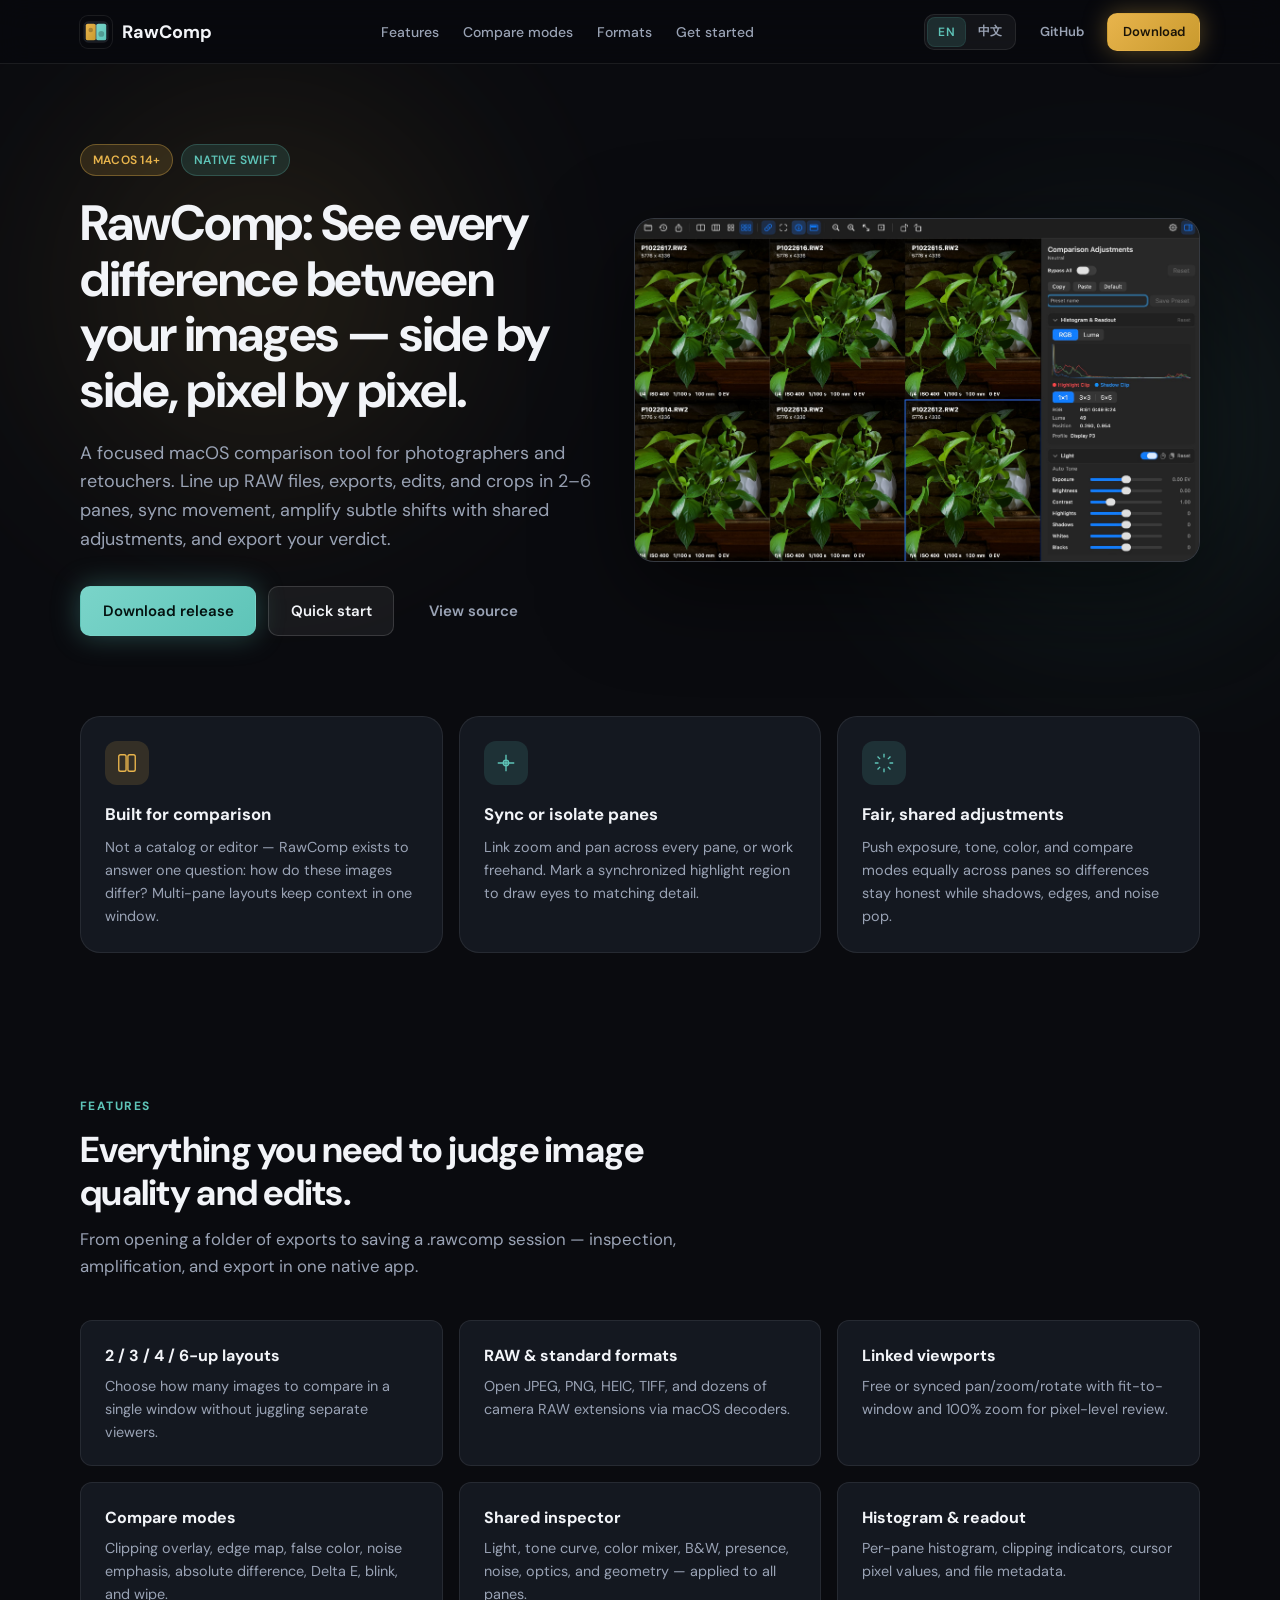
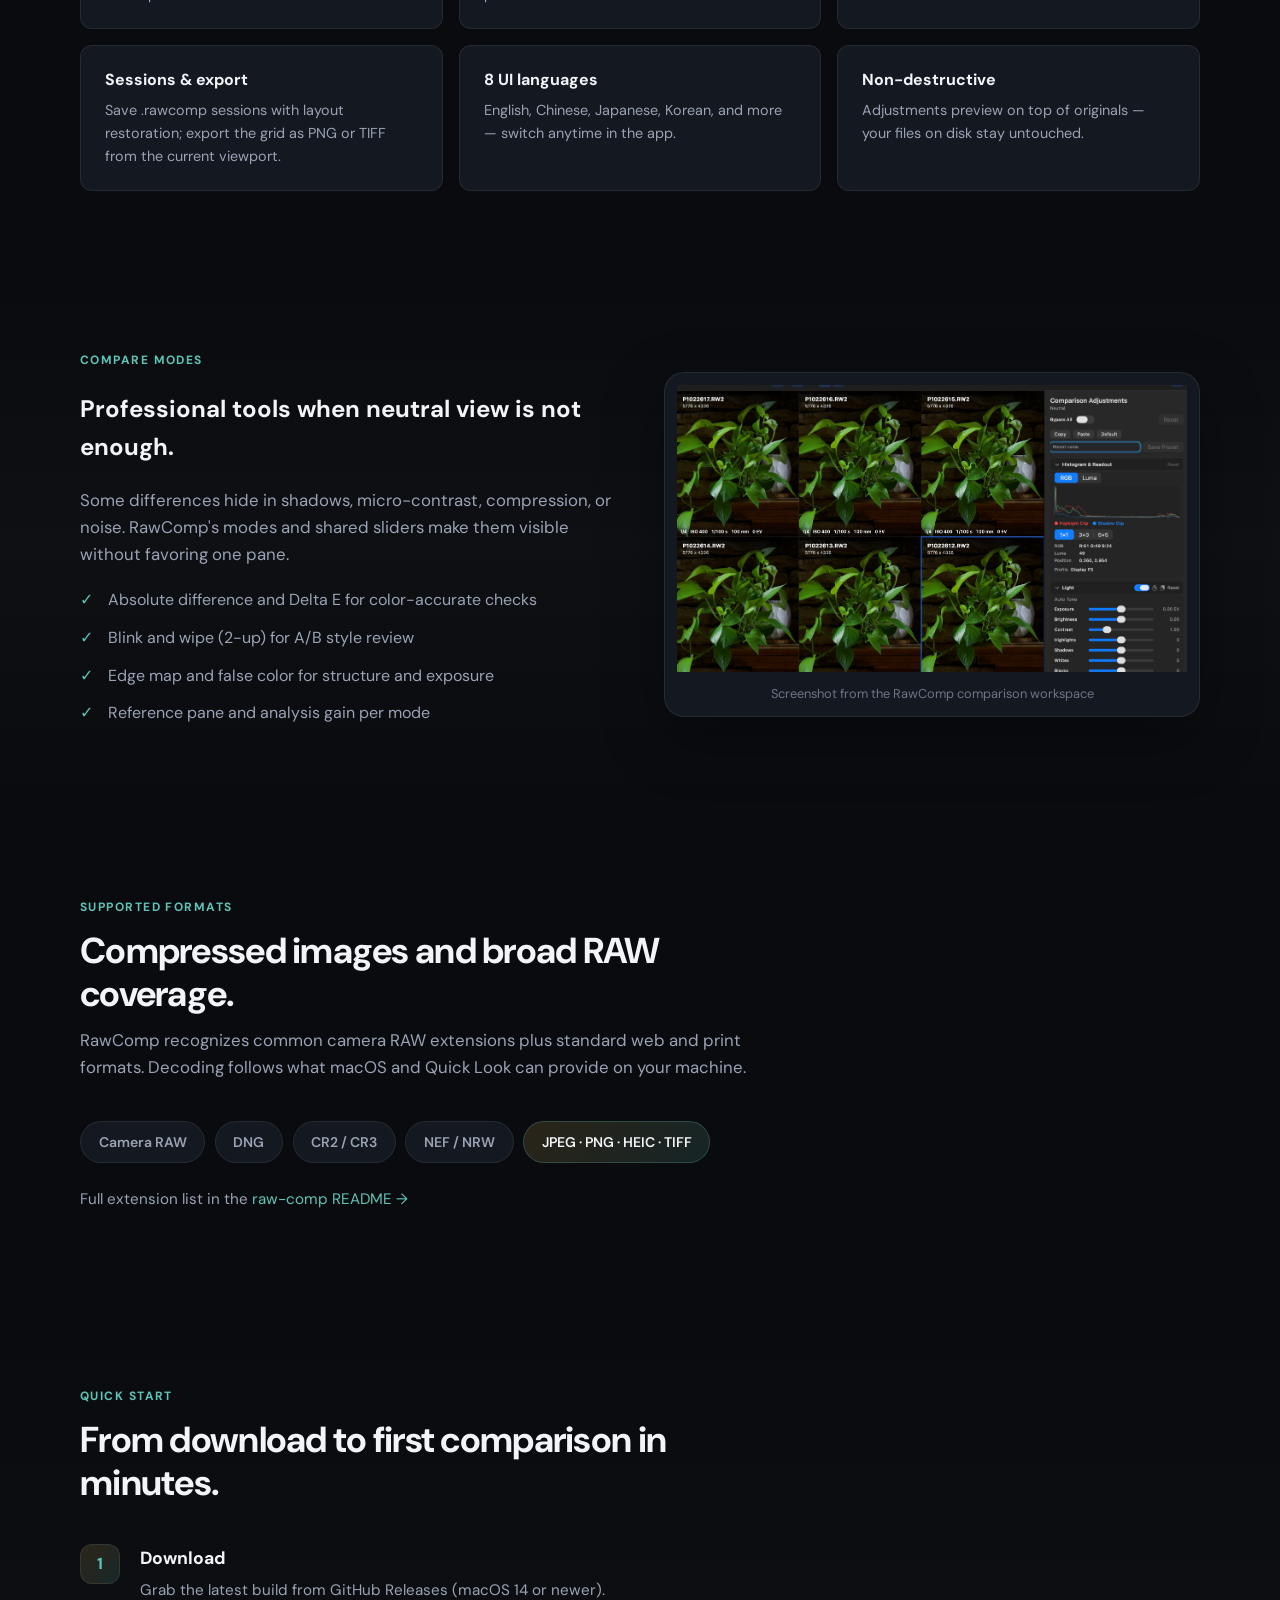
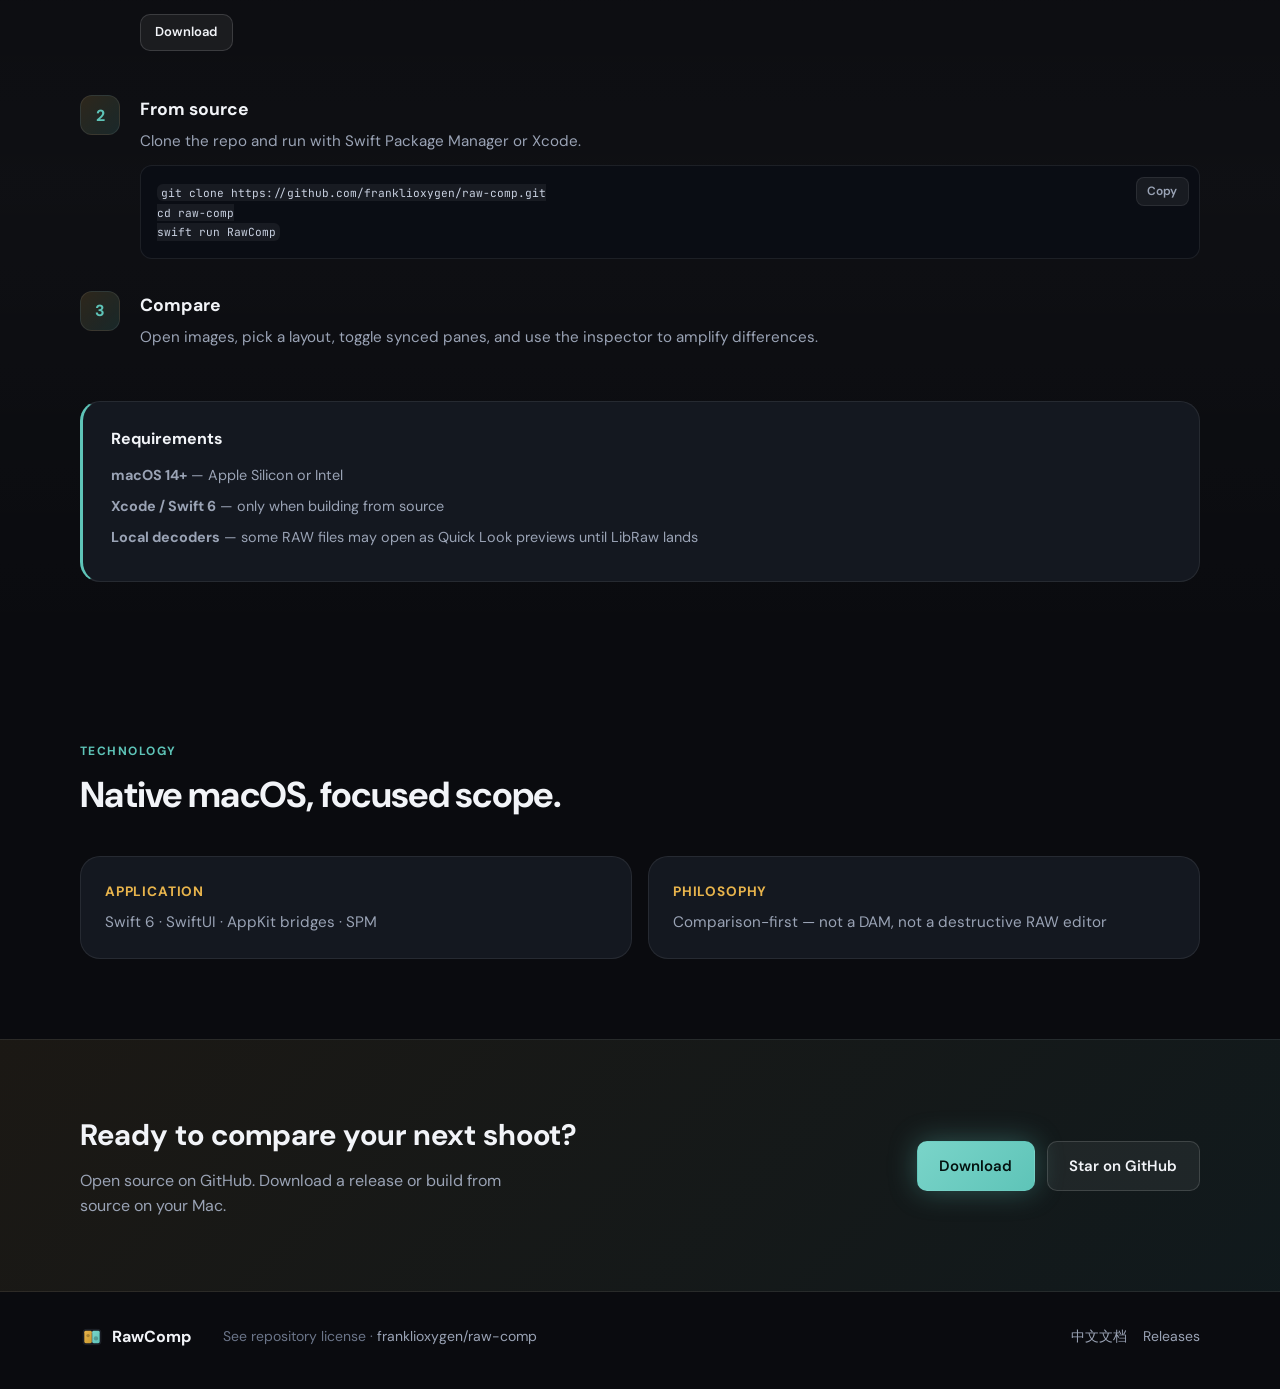
==== raw-comp/index.html @ be939800 "Add RawComp landing page at /raw-comp/" ====
<!DOCTYPE html>
<html lang="en">
<head>
  <meta charset="UTF-8" />
  <meta name="viewport" content="width=device-width, initial-scale=1" />
  <meta name="description" content="RawComp — macOS app for comparing 2–6 images side by side. RAW and standard formats, synced panes, professional compare modes, non-destructive adjustments." />
  <meta name="theme-color" content="#0a0b0f" />
  <base href="/raw-comp/" />
  <title>RawComp — macOS multi-image comparison</title>

  <link rel="icon" href="assets/favicon.svg" type="image/svg+xml" />
  <link rel="preconnect" href="https://fonts.googleapis.com" />
  <link rel="preconnect" href="https://fonts.gstatic.com" crossorigin />
  <link href="https://fonts.googleapis.com/css2?family=DM+Sans:ital,opsz,wght@0,9..40,400;0,9..40,500;0,9..40,600;0,9..40,700;1,9..40,400&family=JetBrains+Mono:wght@400;500&display=swap" rel="stylesheet" />
  <link rel="stylesheet" href="css/styles.css" />
  <script>
    try {
      var l = localStorage.getItem("rawcomp-home-lang");
      if (l === "zh") {
        document.documentElement.lang = "zh-CN";
        document.documentElement.dataset.lang = "zh";
      }
    } catch (e) {}
  </script>
</head>
<body>
  <a class="skip-link" href="#main" data-i18n="a11y.skip">Skip to content</a>

  <header class="site-header" id="top">
    <div class="container header-inner">
      <a class="brand" href="#top" data-i18n-attr="aria-label:a11y.brand">
        <img src="assets/favicon.svg" alt="" width="32" height="32" class="brand-icon" />
        <span class="brand-name">RawComp</span>
      </a>
      <nav class="nav" aria-label="Primary" data-i18n-attr="aria-label:a11y.nav">
        <a href="#features" data-i18n="nav.features">Features</a>
        <a href="#compare" data-i18n="nav.compare">Compare modes</a>
        <a href="#formats" data-i18n="nav.formats">Formats</a>
        <a href="#get-started" data-i18n="nav.getStarted">Get started</a>
      </nav>
      <div class="header-actions">
        <div class="lang-toggle" role="group" data-i18n-attr="aria-label:a11y.langSwitch">
          <button type="button" class="lang-option is-active" data-lang="en" aria-pressed="true">EN</button>
          <button type="button" class="lang-option" data-lang="zh" aria-pressed="false">中文</button>
        </div>
        <a class="btn btn-ghost btn-sm" href="https://github.com/franklioxygen/raw-comp" target="_blank" rel="noopener noreferrer" data-i18n="nav.github">GitHub</a>
        <a class="btn btn-accent btn-sm" href="https://github.com/franklioxygen/raw-comp/releases" target="_blank" rel="noopener noreferrer" data-i18n="nav.download">Download</a>
        <button type="button" class="nav-toggle" aria-expanded="false" aria-controls="mobile-nav" data-i18n-attr="aria-label:a11y.menuOpen">
          <span></span><span></span><span></span>
        </button>
      </div>
    </div>
    <div class="mobile-nav" id="mobile-nav" hidden>
      <div class="lang-toggle lang-toggle-mobile" role="group" data-i18n-attr="aria-label:a11y.langSwitch">
        <button type="button" class="lang-option is-active" data-lang="en" aria-pressed="true">EN</button>
        <button type="button" class="lang-option" data-lang="zh" aria-pressed="false">中文</button>
      </div>
      <a href="#features" data-i18n="nav.features">Features</a>
      <a href="#compare" data-i18n="nav.compare">Compare modes</a>
      <a href="#formats" data-i18n="nav.formats">Formats</a>
      <a href="#get-started" data-i18n="nav.getStarted">Get started</a>
      <a href="https://github.com/franklioxygen/raw-comp/releases" target="_blank" rel="noopener noreferrer" data-i18n="nav.download">Download</a>
    </div>
  </header>

  <main id="main">
    <section class="hero">
      <div class="hero-glow" aria-hidden="true"></div>
      <div class="hero-glow-2" aria-hidden="true"></div>
      <div class="container hero-grid">
        <div class="hero-copy reveal">
          <div class="badge-row">
            <span class="badge" data-i18n="hero.badgeMac">macOS 14+</span>
            <span class="badge badge-muted" data-i18n="hero.badgeNative">Native Swift</span>
          </div>
          <h1 data-i18n="hero.title">RawComp: See every difference between your images — side by side, pixel by pixel.</h1>
          <p class="hero-lead" data-i18n="hero.lead">
            A focused macOS comparison tool for photographers and retouchers. Line up RAW files, exports, edits, and crops in 2–6 panes, sync movement, amplify subtle shifts with shared adjustments, and export your verdict.
          </p>
          <div class="hero-cta">
            <a class="btn btn-primary btn-lg" href="https://github.com/franklioxygen/raw-comp/releases" target="_blank" rel="noopener noreferrer" data-i18n="hero.ctaDownload">Download release</a>
            <a class="btn btn-secondary btn-lg" href="#get-started" data-i18n="hero.ctaQuickStart">Quick start</a>
            <a class="btn btn-ghost btn-lg" href="https://github.com/franklioxygen/raw-comp" target="_blank" rel="noopener noreferrer" data-i18n="hero.ctaSource">View source</a>
          </div>
        </div>
        <div class="hero-visual reveal reveal-delay">
          <figure class="app-mock">
            <img
              class="app-mock__shot"
              src="assets/app-screenshot.jpg"
              alt="RawComp window showing a multi-pane image comparison layout"
              width="1193"
              height="725"
              loading="lazy"
              decoding="async"
              data-i18n-attr="alt:hero.mockAlt"
            />
          </figure>
        </div>
      </div>
    </section>

    <section class="highlights">
      <div class="container highlights-grid">
        <article class="highlight-card reveal">
          <div class="highlight-icon pink" aria-hidden="true">
            <svg viewBox="0 0 24 24" fill="none" stroke="currentColor" stroke-width="1.5"><rect x="3" y="3" width="8" height="18" rx="2"/><rect x="13" y="3" width="8" height="18" rx="2"/></svg>
          </div>
          <h3 data-i18n="highlights.h1Title">Built for comparison</h3>
          <p data-i18n="highlights.h1Body">Not a catalog or editor — RawComp exists to answer one question: how do these images differ? Multi-pane layouts keep context in one window.</p>
        </article>
        <article class="highlight-card reveal reveal-delay">
          <div class="highlight-icon" aria-hidden="true">
            <svg viewBox="0 0 24 24" fill="none" stroke="currentColor" stroke-width="1.5"><path d="M12 3v18M3 12h18"/><circle cx="12" cy="12" r="3"/></svg>
          </div>
          <h3 data-i18n="highlights.h2Title">Sync or isolate panes</h3>
          <p data-i18n="highlights.h2Body">Link zoom and pan across every pane, or work freehand. Mark a synchronized highlight region to draw eyes to matching detail.</p>
        </article>
        <article class="highlight-card reveal reveal-delay-2">
          <div class="highlight-icon" aria-hidden="true">
            <svg viewBox="0 0 24 24" fill="none" stroke="currentColor" stroke-width="1.5"><path d="M12 2v4M12 18v4M4.93 4.93l2.83 2.83M16.24 16.24l2.83 2.83M2 12h4M18 12h4M4.93 19.07l2.83-2.83M16.24 7.76l2.83-2.83"/></svg>
          </div>
          <h3 data-i18n="highlights.h3Title">Fair, shared adjustments</h3>
          <p data-i18n="highlights.h3Body">Push exposure, tone, color, and compare modes equally across panes so differences stay honest while shadows, edges, and noise pop.</p>
        </article>
      </div>
    </section>

    <section class="section" id="features">
      <div class="container">
        <header class="section-header reveal">
          <p class="eyebrow" data-i18n="features.eyebrow">Features</p>
          <h2 data-i18n="features.title">Everything you need to judge image quality and edits.</h2>
          <p class="section-lead" data-i18n="features.lead">From opening a folder of exports to saving a .rawcomp session — inspection, amplification, and export in one native app.</p>
        </header>
        <div class="feature-grid">
          <article class="feature-card reveal"><h3 data-i18n="features.f1Title">2 / 3 / 4 / 6-up layouts</h3><p data-i18n="features.f1Body">Choose how many images to compare in a single window without juggling separate viewers.</p></article>
          <article class="feature-card reveal"><h3 data-i18n="features.f2Title">RAW &amp; standard formats</h3><p data-i18n="features.f2Body">Open JPEG, PNG, HEIC, TIFF, and dozens of camera RAW extensions via macOS decoders.</p></article>
          <article class="feature-card reveal"><h3 data-i18n="features.f3Title">Linked viewports</h3><p data-i18n="features.f3Body">Free or synced pan/zoom/rotate with fit-to-window and 100% zoom for pixel-level review.</p></article>
          <article class="feature-card reveal"><h3 data-i18n="features.f4Title">Compare modes</h3><p data-i18n="features.f4Body">Clipping overlay, edge map, false color, noise emphasis, absolute difference, Delta E, blink, and wipe.</p></article>
          <article class="feature-card reveal"><h3 data-i18n="features.f5Title">Shared inspector</h3><p data-i18n="features.f5Body">Light, tone curve, color mixer, B&amp;W, presence, noise, optics, and geometry — applied to all panes.</p></article>
          <article class="feature-card reveal"><h3 data-i18n="features.f6Title">Histogram &amp; readout</h3><p data-i18n="features.f6Body">Per-pane histogram, clipping indicators, cursor pixel values, and file metadata.</p></article>
          <article class="feature-card reveal"><h3 data-i18n="features.f7Title">Sessions &amp; export</h3><p data-i18n="features.f7Body">Save .rawcomp sessions with layout restoration; export the grid as PNG or TIFF from the current viewport.</p></article>
          <article class="feature-card reveal"><h3 data-i18n="features.f8Title">8 UI languages</h3><p data-i18n="features.f8Body">English, Chinese, Japanese, Korean, and more — switch anytime in the app.</p></article>
          <article class="feature-card reveal"><h3 data-i18n="features.f9Title">Non-destructive</h3><p data-i18n="features.f9Body">Adjustments preview on top of originals — your files on disk stay untouched.</p></article>
        </div>
      </div>
    </section>

    <section class="section section-alt" id="compare">
      <div class="container split-section">
        <div class="split-copy reveal">
          <p class="eyebrow" data-i18n="compare.eyebrow">Compare modes</p>
          <h2 data-i18n="compare.title">Professional tools when neutral view is not enough.</h2>
          <p class="section-lead" data-i18n="compare.lead">Some differences hide in shadows, micro-contrast, compression, or noise. RawComp's modes and shared sliders make them visible without favoring one pane.</p>
          <ul class="check-list">
            <li data-i18n="compare.li1">Absolute difference and Delta E for color-accurate checks</li>
            <li data-i18n="compare.li2">Blink and wipe (2-up) for A/B style review</li>
            <li data-i18n="compare.li3">Edge map and false color for structure and exposure</li>
            <li data-i18n="compare.li4">Reference pane and analysis gain per mode</li>
          </ul>
        </div>
        <div class="split-visual reveal reveal-delay">
          <figure class="video-frame">
            <img src="assets/app-screenshot.jpg" alt="RawComp comparison workspace" width="640" height="390" loading="lazy" data-i18n-attr="alt:compare.caption" />
            <figcaption data-i18n="compare.caption">Screenshot from the RawComp comparison workspace</figcaption>
          </figure>
        </div>
      </div>
    </section>

    <section class="section" id="formats">
      <div class="container">
        <header class="section-header reveal">
          <p class="eyebrow" data-i18n="formats.eyebrow">Supported formats</p>
          <h2 data-i18n="formats.title">Compressed images and broad RAW coverage.</h2>
          <p class="section-lead" data-i18n="formats.lead">RawComp recognizes common camera RAW extensions plus standard web and print formats. Decoding follows what macOS and Quick Look can provide on your machine.</p>
        </header>
        <ul class="platform-chips reveal" role="list">
          <li data-i18n="formats.chipRaw">Camera RAW</li>
          <li data-i18n="formats.chipDng">DNG</li>
          <li data-i18n="formats.chipCr">CR2 / CR3</li>
          <li data-i18n="formats.chipNef">NEF / NRW</li>
          <li class="highlight" data-i18n="formats.chipStd">JPEG · PNG · HEIC · TIFF</li>
        </ul>
        <p class="lang-note reveal">
          <span data-i18n="formats.noteBefore">Full extension list in the </span>
          <a href="https://github.com/franklioxygen/raw-comp#supported-formats" target="_blank" rel="noopener noreferrer" data-i18n="formats.readmeLink">raw-comp README →</a>
        </p>
      </div>
    </section>

    <section class="section section-alt" id="get-started">
      <div class="container">
        <header class="section-header reveal">
          <p class="eyebrow" data-i18n="quickStart.eyebrow">Quick start</p>
          <h2 data-i18n="quickStart.title">From download to first comparison in minutes.</h2>
        </header>
        <div class="install-steps reveal">
          <div class="install-step">
            <span class="step-num">1</span>
            <div>
              <h3 data-i18n="quickStart.s1Title">Download</h3>
              <p data-i18n="quickStart.s1Body">Grab the latest build from GitHub Releases (macOS 14 or newer).</p>
              <p><a class="btn btn-secondary btn-sm" href="https://github.com/franklioxygen/raw-comp/releases" target="_blank" rel="noopener noreferrer" data-i18n="nav.download">Download</a></p>
            </div>
          </div>
          <div class="install-step">
            <span class="step-num">2</span>
            <div>
              <h3 data-i18n="quickStart.s2Title">From source</h3>
              <p data-i18n="quickStart.s2Body">Clone the repo and run with Swift Package Manager or Xcode.</p>
              <div class="code-block">
                <pre><code>git clone https://github.com/franklioxygen/raw-comp.git
cd raw-comp
swift run RawComp</code></pre>
                <button type="button" class="copy-btn" data-copy="git clone https://github.com/franklioxygen/raw-comp.git
cd raw-comp
swift run RawComp" data-i18n="quickStart.copy" data-i18n-attr="aria-label:quickStart.copyCmds">Copy</button>
              </div>
            </div>
          </div>
          <div class="install-step">
            <span class="step-num">3</span>
            <div>
              <h3 data-i18n="quickStart.s3Title">Compare</h3>
              <p data-i18n="quickStart.s3Body">Open images, pick a layout, toggle synced panes, and use the inspector to amplify differences.</p>
            </div>
          </div>
        </div>
        <aside class="permissions-card reveal">
          <h3 data-i18n="quickStart.reqsTitle">Requirements</h3>
          <ul>
            <li><strong data-i18n="quickStart.req1Title">macOS 14+</strong> — <span data-i18n="quickStart.req1Body">Apple Silicon or Intel</span></li>
            <li><strong data-i18n="quickStart.req2Title">Xcode / Swift 6</strong> — <span data-i18n="quickStart.req2Body">only when building from source</span></li>
            <li><strong data-i18n="quickStart.req3Title">Local decoders</strong> — <span data-i18n="quickStart.req3Body">some RAW files may open as Quick Look previews until LibRaw lands</span></li>
          </ul>
        </aside>
      </div>
    </section>

    <section class="section" id="stack">
      <div class="container">
        <header class="section-header reveal">
          <p class="eyebrow" data-i18n="stack.eyebrow">Technology</p>
          <h2 data-i18n="stack.title">Native macOS, focused scope.</h2>
        </header>
        <div class="stack-grid reveal">
          <div class="stack-card">
            <h3 data-i18n="stack.app">Application</h3>
            <p data-i18n="stack.appBody">Swift 6 · SwiftUI · AppKit bridges · SPM</p>
          </div>
          <div class="stack-card">
            <h3 data-i18n="stack.focus">Philosophy</h3>
            <p data-i18n="stack.focusBody">Comparison-first — not a DAM, not a destructive RAW editor</p>
          </div>
        </div>
      </div>
    </section>

    <section class="cta-band">
      <div class="container cta-inner reveal">
        <div>
          <h2 data-i18n="cta.title">Ready to compare your next shoot?</h2>
          <p data-i18n="cta.body">Open source on GitHub. Download a release or build from source on your Mac.</p>
        </div>
        <div class="cta-actions">
          <a class="btn btn-primary btn-lg" href="https://github.com/franklioxygen/raw-comp/releases" target="_blank" rel="noopener noreferrer" data-i18n="cta.download">Download</a>
          <a class="btn btn-secondary btn-lg" href="https://github.com/franklioxygen/raw-comp" target="_blank" rel="noopener noreferrer" data-i18n="cta.star">Star on GitHub</a>
        </div>
      </div>
    </section>
  </main>

  <footer class="site-footer">
    <div class="container footer-inner">
      <div class="footer-brand">
        <img src="assets/favicon.svg" alt="" width="24" height="24" />
        <span>RawComp</span>
      </div>
      <p class="footer-meta"><span data-i18n="footer.license">See repository license · </span><a href="https://github.com/franklioxygen/raw-comp">franklioxygen/raw-comp</a></p>
      <div class="footer-links">
        <p class="footer-meta"><a href="https://github.com/franklioxygen/raw-comp/blob/main/README.zh-CN.md" data-i18n="footer.docLink" data-i18n-href="footer.docHref">中文文档</a></p>
        <p class="footer-meta"><a href="https://github.com/franklioxygen/raw-comp/releases" data-i18n="footer.releases">Releases</a></p>
      </div>
    </div>
  </footer>

  <script src="js/i18n.js"></script>
  <script src="js/main.js" defer></script>
</body>
</html>
---- raw-comp/css/styles.css ----
/* RawComp showcase — design tokens */
:root {
  --bg: #0a0b0f;
  --bg-elevated: #101218;
  --bg-card: #141820;
  --bg-card-hover: #1a1f2a;
  --border: rgba(255, 255, 255, 0.08);
  --border-strong: rgba(255, 255, 255, 0.14);
  --text: #f2f4f8;
  --text-muted: #9aa3b5;
  --text-dim: #6b7589;
  --accent: #5ec4b8;
  --accent-dim: rgba(94, 196, 184, 0.14);
  --accent-glow: rgba(94, 196, 184, 0.35);
  --secondary: #e8b44c;
  --secondary-dim: rgba(232, 180, 76, 0.15);
  --red: #d4a855;
  --radius: 12px;
  --radius-lg: 20px;
  --font: "DM Sans", system-ui, -apple-system, BlinkMacSystemFont, sans-serif;
  --mono: "JetBrains Mono", ui-monospace, monospace;
  --header-h: 64px;
  --container: min(1120px, 100% - 2rem);
  --ease: cubic-bezier(0.22, 1, 0.36, 1);
}

*,
*::before,
*::after {
  box-sizing: border-box;
}

html {
  scroll-behavior: smooth;
  -webkit-font-smoothing: antialiased;
}

body {
  margin: 0;
  font-family: var(--font);
  font-size: 1rem;
  line-height: 1.6;
  color: var(--text);
  background: var(--bg);
  overflow-x: hidden;
}

img {
  max-width: 100%;
  height: auto;
  display: block;
}

a {
  color: var(--accent);
  text-decoration: none;
  transition: color 0.2s var(--ease);
}

a:hover {
  color: #8ed9d0;
}

code {
  font-family: var(--mono);
  font-size: 0.875em;
  padding: 0.15em 0.4em;
  background: rgba(255, 255, 255, 0.06);
  border-radius: 6px;
}

.container {
  width: var(--container);
  margin-inline: auto;
}

.skip-link {
  position: absolute;
  left: -9999px;
  top: 1rem;
  z-index: 1000;
  padding: 0.5rem 1rem;
  background: var(--accent);
  color: var(--bg);
  border-radius: 8px;
  font-weight: 600;
}

.skip-link:focus {
  left: 1rem;
}

/* Header */
.site-header {
  position: sticky;
  top: 0;
  z-index: 100;
  height: var(--header-h);
  background: rgba(7, 8, 13, 0.75);
  backdrop-filter: blur(16px) saturate(1.4);
  border-bottom: 1px solid var(--border);
}

.header-inner {
  display: flex;
  align-items: center;
  justify-content: space-between;
  height: var(--header-h);
  gap: 1rem;
}

.brand {
  display: flex;
  align-items: center;
  gap: 0.6rem;
  color: var(--text);
  text-decoration: none;
  font-weight: 700;
  font-size: 1.125rem;
}

.brand:hover {
  color: var(--text);
}

.brand-icon {
  border-radius: 8px;
  box-shadow: 0 0 0 1px var(--border);
}

.nav {
  display: none;
  gap: 1.5rem;
}

.nav a {
  color: var(--text-muted);
  font-size: 0.875rem;
  font-weight: 500;
}

.nav a:hover {
  color: var(--text);
}

.header-actions {
  display: flex;
  align-items: center;
  gap: 0.5rem;
}

.lang-toggle {
  display: inline-flex;
  padding: 3px;
  background: rgba(255, 255, 255, 0.05);
  border: 1px solid var(--border);
  border-radius: 10px;
  gap: 2px;
}

.lang-option {
  padding: 0.35rem 0.65rem;
  font-family: inherit;
  font-size: 0.75rem;
  font-weight: 600;
  letter-spacing: 0.02em;
  color: var(--text-muted);
  background: transparent;
  border: none;
  border-radius: 7px;
  cursor: pointer;
  transition: background 0.2s var(--ease), color 0.2s;
}

.lang-option:hover {
  color: var(--text);
}

.lang-option.is-active {
  background: var(--accent-dim);
  color: var(--accent);
  box-shadow: 0 0 0 1px rgba(94, 196, 184, 0.25);
}

.lang-toggle-mobile {
  margin: 0.5rem 0 0.75rem;
  align-self: flex-start;
}

html[data-lang="zh"] body {
  font-family: var(--font), "PingFang SC", "Hiragino Sans GB", "Microsoft YaHei", sans-serif;
}

.nav-toggle {
  display: flex;
  flex-direction: column;
  justify-content: center;
  gap: 5px;
  width: 40px;
  height: 40px;
  padding: 0;
  border: 1px solid var(--border);
  border-radius: 10px;
  background: transparent;
  cursor: pointer;
  margin-left: 0.25rem;
}

.nav-toggle span {
  display: block;
  width: 18px;
  height: 2px;
  margin: 0 auto;
  background: var(--text);
  border-radius: 1px;
  transition: transform 0.25s var(--ease), opacity 0.2s;
}

.nav-toggle[aria-expanded="true"] span:nth-child(1) {
  transform: translateY(7px) rotate(45deg);
}

.nav-toggle[aria-expanded="true"] span:nth-child(2) {
  opacity: 0;
}

.nav-toggle[aria-expanded="true"] span:nth-child(3) {
  transform: translateY(-7px) rotate(-45deg);
}

.mobile-nav {
  display: flex;
  flex-direction: column;
  padding: 0.5rem 1rem 1rem;
  border-bottom: 1px solid var(--border);
  background: var(--bg-elevated);
}

.mobile-nav a {
  padding: 0.75rem 0;
  color: var(--text-muted);
  font-weight: 500;
  border-bottom: 1px solid var(--border);
}

.mobile-nav a:last-child {
  border-bottom: none;
  color: var(--accent);
}

.mobile-nav[hidden] {
  display: none;
}

@media (max-width: 899px) {
  .header-actions .lang-toggle:not(.lang-toggle-mobile) {
    display: none;
  }

  .header-actions .btn-ghost {
    display: none;
  }
}

@media (min-width: 900px) {
  .nav {
    display: flex;
  }

  .nav-toggle {
    display: none;
  }

  .lang-toggle-mobile {
    display: none;
  }
}

/* Buttons */
.btn {
  display: inline-flex;
  align-items: center;
  justify-content: center;
  gap: 0.35rem;
  font-family: inherit;
  font-weight: 600;
  border-radius: 10px;
  border: 1px solid transparent;
  cursor: pointer;
  text-decoration: none;
  transition: background 0.2s var(--ease), border-color 0.2s, transform 0.15s var(--ease), box-shadow 0.2s;
}

.btn:active {
  transform: scale(0.98);
}

.btn-sm {
  padding: 0.45rem 0.9rem;
  font-size: 0.8125rem;
}

.btn-lg {
  padding: 0.75rem 1.35rem;
  font-size: 0.9375rem;
}

.btn-primary {
  background: linear-gradient(135deg, #7ad4c9, var(--accent));
  color: #041210;
  box-shadow: 0 0 28px var(--accent-glow);
}

.btn-primary:hover {
  color: #041210;
  box-shadow: 0 0 36px rgba(94, 196, 184, 0.5);
}

.btn-secondary {
  background: rgba(255, 255, 255, 0.06);
  border-color: var(--border-strong);
  color: var(--text);
}

.btn-secondary:hover {
  background: rgba(255, 255, 255, 0.1);
  color: var(--text);
}

.btn-ghost {
  background: transparent;
  color: var(--text-muted);
  border-color: transparent;
}

.btn-ghost:hover {
  color: var(--text);
  background: rgba(255, 255, 255, 0.05);
}

.btn-accent {
  background: linear-gradient(135deg, var(--secondary), #c99a2e);
  color: #1a1408;
  box-shadow: 0 0 24px rgba(232, 180, 76, 0.35);
}

.btn-accent:hover {
  color: #1a1408;
  box-shadow: 0 0 32px rgba(232, 180, 76, 0.45);
}

/* Hero */
.hero {
  position: relative;
  padding: clamp(3rem, 8vw, 5rem) 0 clamp(4rem, 10vw, 6rem);
  overflow: hidden;
}

.hero-glow {
  position: absolute;
  top: -15%;
  left: -5%;
  width: 55%;
  max-width: 650px;
  aspect-ratio: 1;
  background: radial-gradient(circle, rgba(232, 180, 76, 0.22) 0%, transparent 65%);
  filter: blur(80px);
  opacity: 0.6;
  pointer-events: none;
}

.hero-glow-2 {
  position: absolute;
  top: 10%;
  right: -10%;
  width: 50%;
  max-width: 600px;
  aspect-ratio: 1;
  background: radial-gradient(circle, var(--accent-glow) 0%, transparent 65%);
  filter: blur(90px);
  opacity: 0.45;
  pointer-events: none;
}

.hero-grid {
  display: grid;
  gap: 3rem;
  align-items: center;
}

@media (min-width: 960px) {
  .hero-grid {
    grid-template-columns: 1fr 1.1fr;
    gap: 2.5rem;
  }
}

.badge-row {
  display: flex;
  flex-wrap: wrap;
  gap: 0.5rem;
  margin-bottom: 1.25rem;
}

.badge {
  display: inline-block;
  padding: 0.35rem 0.75rem;
  font-size: 0.75rem;
  font-weight: 600;
  letter-spacing: 0.02em;
  text-transform: uppercase;
  border-radius: 999px;
  background: var(--secondary-dim);
  color: var(--secondary);
  border: 1px solid rgba(232, 180, 76, 0.35);
}

.badge-muted {
  background: var(--accent-dim);
  color: var(--accent);
  border-color: rgba(94, 196, 184, 0.25);
}

.hero h1 {
  font-size: clamp(2rem, 5vw, 3.1rem);
  font-weight: 700;
  line-height: 1.12;
  letter-spacing: -0.03em;
  margin: 0 0 1.25rem;
}

.hero-lead {
  font-size: clamp(1rem, 2vw, 1.125rem);
  color: var(--text-muted);
  max-width: 36em;
  margin: 0 0 2rem;
}

.hero-cta {
  display: flex;
  flex-wrap: wrap;
  gap: 0.75rem;
}

/* App mock (screenshot) */
.app-mock {
  position: relative;
  margin: 0;
  border-radius: var(--radius-lg);
  overflow: hidden;
  border: 1px solid var(--border-strong);
  background: var(--bg-card);
  box-shadow:
    0 28px 90px rgba(0, 0, 0, 0.55),
    0 0 0 1px rgba(255, 255, 255, 0.04) inset;
  animation: float-mock 5s var(--ease) infinite alternate;
}

.app-mock__shot {
  display: block;
  width: 100%;
  height: auto;
  vertical-align: middle;
}

@keyframes float-mock {
  from { transform: translateY(0); }
  to { transform: translateY(-8px); }
}

/* Highlights */
.highlights {
  padding: 0 0 4rem;
  margin-top: -1rem;
}

.highlights-grid {
  display: grid;
  gap: 1rem;
}

@media (min-width: 700px) {
  .highlights-grid {
    grid-template-columns: repeat(3, 1fr);
  }
}

.highlight-card {
  padding: 1.5rem;
  background: var(--bg-card);
  border: 1px solid var(--border);
  border-radius: var(--radius-lg);
  transition: background 0.25s var(--ease), border-color 0.25s, transform 0.25s var(--ease);
}

.highlight-card:hover {
  background: var(--bg-card-hover);
  border-color: var(--border-strong);
  transform: translateY(-2px);
}

.highlight-icon {
  width: 44px;
  height: 44px;
  display: flex;
  align-items: center;
  justify-content: center;
  margin-bottom: 1rem;
  border-radius: 12px;
  background: var(--accent-dim);
  color: var(--accent);
}

.highlight-icon.pink {
  background: var(--secondary-dim);
  color: var(--secondary);
}

.highlight-icon svg {
  width: 22px;
  height: 22px;
}

.highlight-card h3 {
  margin: 0 0 0.5rem;
  font-size: 1.05rem;
}

.highlight-card p {
  margin: 0;
  font-size: 0.9rem;
  color: var(--text-muted);
}

/* Sections */
.section {
  padding: clamp(3.5rem, 8vw, 5rem) 0;
}

.section-alt {
  background: linear-gradient(180deg, transparent, rgba(255, 255, 255, 0.02) 50%, transparent);
}

.section-header {
  max-width: 42rem;
  margin-bottom: 2.5rem;
}

.eyebrow {
  font-size: 0.75rem;
  font-weight: 700;
  letter-spacing: 0.12em;
  text-transform: uppercase;
  color: var(--accent);
  margin: 0 0 0.75rem;
}

.section-header h2 {
  font-size: clamp(1.65rem, 4vw, 2.25rem);
  font-weight: 700;
  letter-spacing: -0.02em;
  margin: 0 0 0.75rem;
  line-height: 1.2;
}

.section-lead {
  margin: 0;
  color: var(--text-muted);
  font-size: 1.05rem;
}

.feature-grid {
  display: grid;
  gap: 1rem;
}

@media (min-width: 600px) {
  .feature-grid {
    grid-template-columns: repeat(2, 1fr);
  }
}

@media (min-width: 900px) {
  .feature-grid {
    grid-template-columns: repeat(3, 1fr);
  }
}

.feature-card {
  padding: 1.35rem 1.5rem;
  background: var(--bg-card);
  border: 1px solid var(--border);
  border-radius: var(--radius);
  transition: border-color 0.2s, background 0.2s, transform 0.2s var(--ease);
}

.feature-card:hover {
  border-color: rgba(94, 196, 184, 0.22);
  background: var(--bg-card-hover);
  transform: translateY(-1px);
}

.feature-card h3 {
  margin: 0 0 0.4rem;
  font-size: 1rem;
}

.feature-card p {
  margin: 0;
  font-size: 0.9rem;
  color: var(--text-muted);
}

/* Split section */
.split-section {
  display: grid;
  gap: 2.5rem;
  align-items: center;
}

@media (min-width: 860px) {
  .split-section {
    grid-template-columns: 1fr 1fr;
    gap: 3rem;
  }
}

.check-list {
  margin: 1.25rem 0 0;
  padding: 0;
  list-style: none;
}

.check-list li {
  position: relative;
  padding-left: 1.75rem;
  margin-bottom: 0.75rem;
  color: var(--text-muted);
}

.check-list li::before {
  content: "✓";
  position: absolute;
  left: 0;
  color: var(--accent);
  font-weight: 700;
}

.video-frame {
  margin: 0;
  padding: 0.75rem;
  background: var(--bg-card);
  border: 1px solid var(--border);
  border-radius: var(--radius-lg);
  box-shadow: 0 20px 60px rgba(0, 0, 0, 0.35);
}

.video-frame a {
  display: block;
  position: relative;
  border-radius: calc(var(--radius-lg) - 8px);
  overflow: hidden;
}

.video-frame img {
  width: 100%;
  aspect-ratio: 16 / 9;
  object-fit: cover;
  transition: transform 0.4s var(--ease);
}

.video-frame a:hover img {
  transform: scale(1.03);
}

.play-badge {
  position: absolute;
  inset: 0;
  display: flex;
  align-items: center;
  justify-content: center;
  background: rgba(0, 0, 0, 0.25);
  transition: background 0.2s;
}

.video-frame a:hover .play-badge {
  background: rgba(0, 0, 0, 0.35);
}

.play-badge svg {
  width: 64px;
  height: 64px;
  filter: drop-shadow(0 4px 20px rgba(0, 0, 0, 0.5));
}

.video-frame figcaption {
  margin-top: 0.75rem;
  text-align: center;
  font-size: 0.8rem;
  color: var(--text-dim);
}

/* Platform chips */
.platform-chips {
  display: flex;
  flex-wrap: wrap;
  gap: 0.6rem;
  margin: 0 0 1.5rem;
  padding: 0;
  list-style: none;
}

.platform-chips li {
  padding: 0.55rem 1.1rem;
  font-size: 0.875rem;
  font-weight: 600;
  background: var(--bg-card);
  border: 1px solid var(--border);
  border-radius: 999px;
  color: var(--text-muted);
  transition: border-color 0.2s, color 0.2s, background 0.2s;
}

.platform-chips li:hover {
  border-color: rgba(232, 180, 76, 0.35);
  color: var(--text);
  background: var(--bg-card-hover);
}

.platform-chips li.highlight {
  background: linear-gradient(135deg, var(--secondary-dim), var(--accent-dim));
  border-color: rgba(94, 196, 184, 0.25);
  color: var(--text);
}

.lang-note {
  color: var(--text-muted);
  font-size: 0.95rem;
}

/* Ecosystem */
.eco-grid {
  display: grid;
  gap: 1rem;
}

@media (min-width: 700px) {
  .eco-grid {
    grid-template-columns: repeat(3, 1fr);
  }
}

.eco-card {
  padding: 1.5rem;
  background: var(--bg-card);
  border: 1px solid var(--border);
  border-radius: var(--radius-lg);
  transition: border-color 0.2s, transform 0.2s var(--ease);
}

.eco-card:hover {
  border-color: rgba(94, 196, 184, 0.25);
  transform: translateY(-2px);
}

.eco-card h3 {
  margin: 0 0 0.5rem;
  font-size: 1.05rem;
}

.eco-card h3 a {
  color: var(--text);
}

.eco-card h3 a:hover {
  color: var(--accent);
}

.eco-card p {
  margin: 0;
  font-size: 0.9rem;
  color: var(--text-muted);
}

/* Security */
.privacy-block {
  display: grid;
  gap: 1.5rem;
  padding: 2rem;
  background: var(--bg-card);
  border: 1px solid var(--border);
  border-radius: var(--radius-lg);
}

@media (min-width: 600px) {
  .privacy-block {
    grid-template-columns: auto 1fr;
    align-items: start;
    padding: 2.5rem;
  }
}

.privacy-icon {
  width: 56px;
  height: 56px;
  display: flex;
  align-items: center;
  justify-content: center;
  border-radius: 14px;
  background: var(--accent-dim);
  color: var(--accent);
}

.privacy-icon svg {
  width: 28px;
  height: 28px;
}

/* Install */
.install-steps {
  display: flex;
  flex-direction: column;
  gap: 2rem;
}

.install-step {
  display: grid;
  grid-template-columns: auto 1fr;
  gap: 1.25rem;
}

.step-num {
  width: 2.5rem;
  height: 2.5rem;
  display: flex;
  align-items: center;
  justify-content: center;
  font-weight: 700;
  font-size: 1rem;
  background: linear-gradient(135deg, var(--secondary-dim), var(--accent-dim));
  color: var(--accent);
  border-radius: 12px;
  border: 1px solid var(--border);
}

.install-step h3 {
  margin: 0 0 0.35rem;
  font-size: 1.1rem;
}

.install-step p {
  margin: 0 0 0.75rem;
  color: var(--text-muted);
  font-size: 0.95rem;
}

.code-block {
  position: relative;
  border-radius: var(--radius);
  background: #0a0d14;
  border: 1px solid var(--border);
  overflow: hidden;
}

.code-block pre {
  margin: 0;
  padding: 1rem 4.5rem 1rem 1rem;
  overflow-x: auto;
  font-family: var(--mono);
  font-size: 0.8rem;
  line-height: 1.55;
  color: #c8d0e0;
}

.copy-btn {
  position: absolute;
  top: 0.65rem;
  right: 0.65rem;
  padding: 0.35rem 0.65rem;
  font-family: inherit;
  font-size: 0.75rem;
  font-weight: 600;
  color: var(--text-muted);
  background: rgba(255, 255, 255, 0.06);
  border: 1px solid var(--border);
  border-radius: 8px;
  cursor: pointer;
  transition: background 0.2s, color 0.2s;
}

.copy-btn:hover {
  background: rgba(255, 255, 255, 0.1);
  color: var(--text);
}

.copy-btn.copied {
  color: var(--accent);
  border-color: rgba(94, 196, 184, 0.35);
}

.permissions-card {
  margin-top: 2.5rem;
  padding: 1.5rem 1.75rem;
  background: var(--bg-card);
  border: 1px solid var(--border);
  border-radius: var(--radius-lg);
  border-left: 3px solid var(--accent);
}

.permissions-card h3 {
  margin: 0 0 0.75rem;
  font-size: 1rem;
}

.permissions-card ul {
  margin: 0;
  padding: 0;
  list-style: none;
}

.permissions-card li {
  margin-bottom: 0.5rem;
  font-size: 0.9rem;
  color: var(--text-muted);
}

/* Stack */
.stack-grid {
  display: grid;
  gap: 1rem;
}

@media (min-width: 600px) {
  .stack-grid {
    grid-template-columns: 1fr 1fr;
  }
}

.stack-card {
  padding: 1.5rem;
  background: var(--bg-card);
  border: 1px solid var(--border);
  border-radius: var(--radius-lg);
}

.stack-card h3 {
  margin: 0 0 0.5rem;
  font-size: 0.85rem;
  font-weight: 700;
  letter-spacing: 0.06em;
  text-transform: uppercase;
  color: var(--secondary);
}

.stack-card p {
  margin: 0;
  font-size: 0.95rem;
  color: var(--text-muted);
  line-height: 1.55;
}

/* CTA band */
.cta-band {
  padding: clamp(3rem, 8vw, 4.5rem) 0;
  background: linear-gradient(135deg, rgba(232, 180, 76, 0.08), rgba(94, 196, 184, 0.08));
  border-top: 1px solid var(--border);
  border-bottom: 1px solid var(--border);
}

.cta-inner {
  display: flex;
  flex-direction: column;
  gap: 1.5rem;
  align-items: flex-start;
}

@media (min-width: 700px) {
  .cta-inner {
    flex-direction: row;
    align-items: center;
    justify-content: space-between;
  }
}

.cta-inner h2 {
  margin: 0 0 0.5rem;
  font-size: clamp(1.5rem, 3vw, 1.85rem);
}

.cta-inner p {
  margin: 0;
  color: var(--text-muted);
  max-width: 28rem;
}

.cta-actions {
  display: flex;
  flex-wrap: wrap;
  gap: 0.75rem;
}

/* Footer */
.site-footer {
  padding: 2rem 0 2.5rem;
}

.footer-inner {
  display: flex;
  flex-wrap: wrap;
  align-items: center;
  gap: 1rem 2rem;
}

.footer-brand {
  display: flex;
  align-items: center;
  gap: 0.5rem;
  font-weight: 700;
}

.footer-brand img {
  border-radius: 6px;
}

.footer-meta {
  margin: 0;
  font-size: 0.875rem;
  color: var(--text-dim);
}

.footer-meta a {
  color: var(--text-muted);
}

.footer-links {
  display: flex;
  flex-wrap: wrap;
  gap: 1rem;
  margin-left: auto;
}

@media (max-width: 600px) {
  .footer-links {
    margin-left: 0;
  }
}

/* Scroll reveal */
.reveal {
  opacity: 0;
  transform: translateY(20px);
  transition: opacity 0.7s var(--ease), transform 0.7s var(--ease);
}

.reveal.visible {
  opacity: 1;
  transform: translateY(0);
}

.reveal-delay { transition-delay: 0.1s; }
.reveal-delay-2 { transition-delay: 0.2s; }

@media (prefers-reduced-motion: reduce) {
  html { scroll-behavior: auto; }
  .reveal { opacity: 1; transform: none; transition: none; }
  .app-mock { animation: none; }
  .btn:active { transform: none; }
}
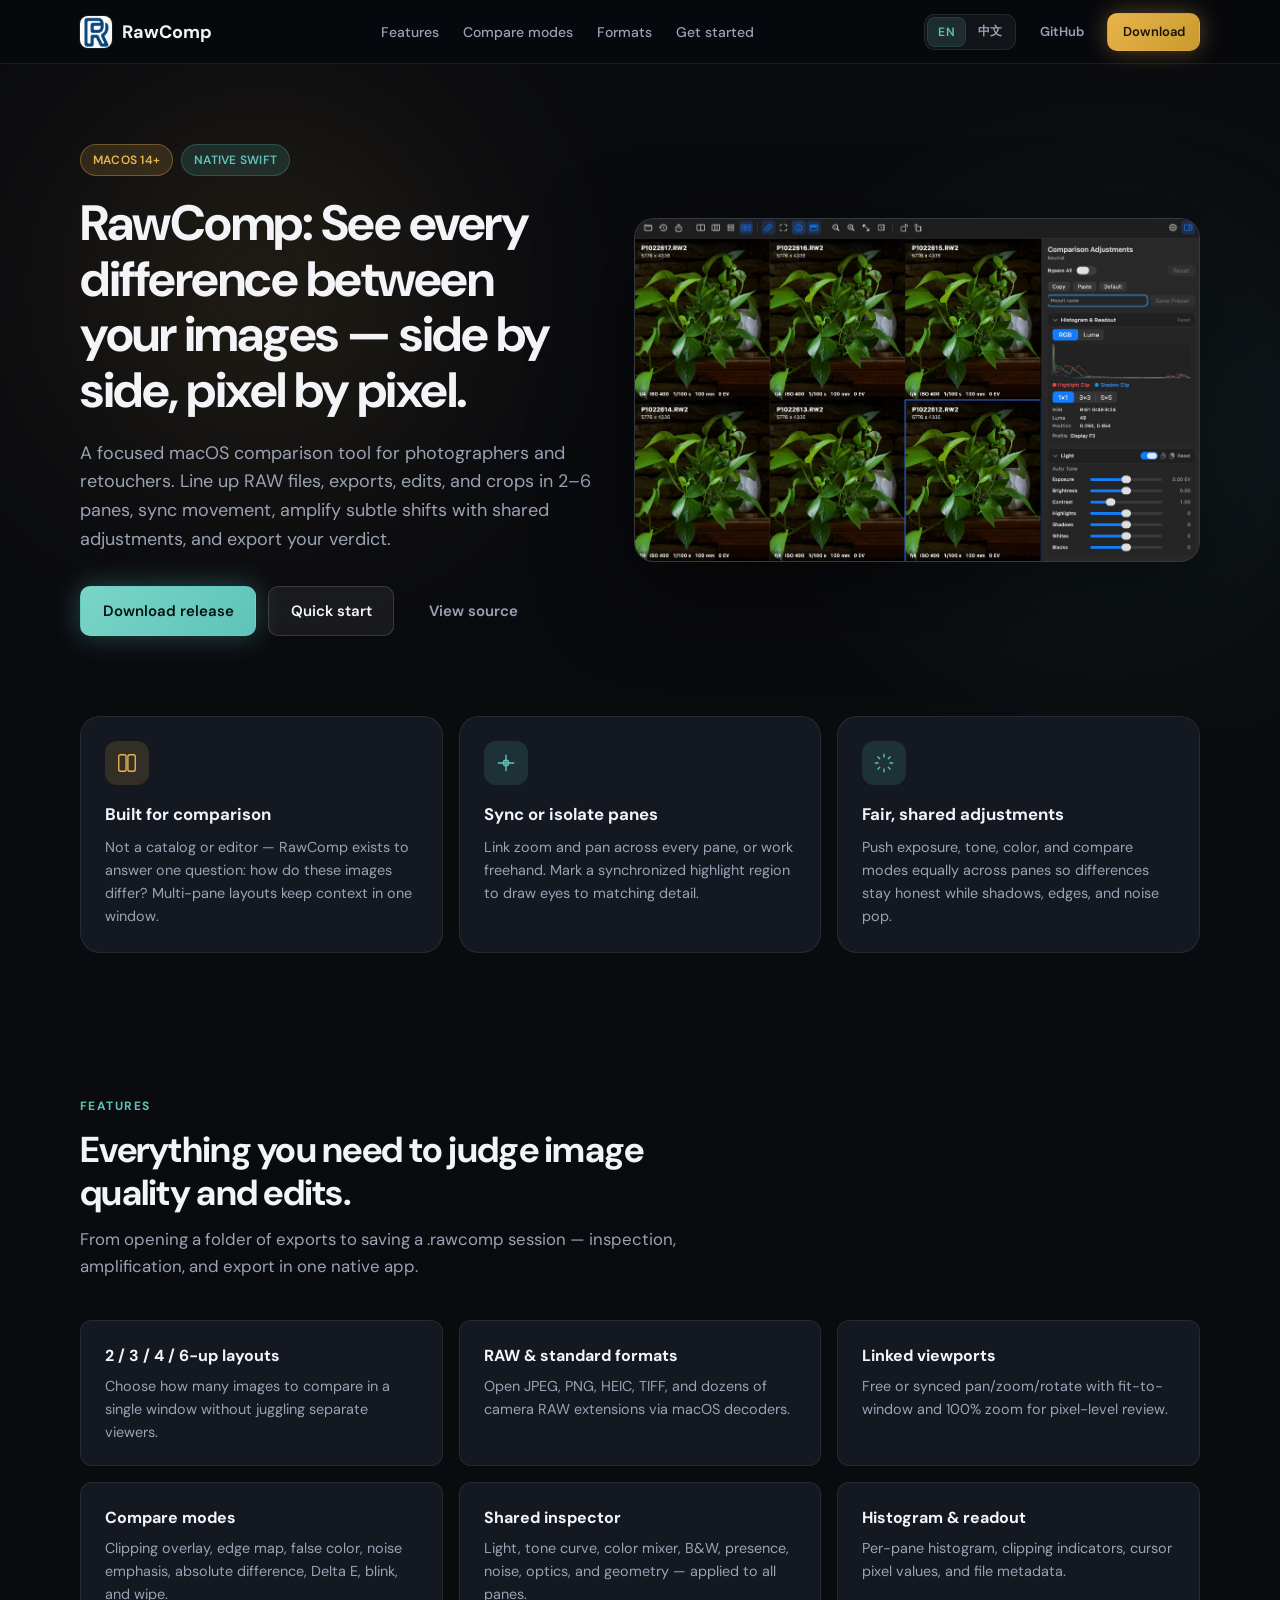
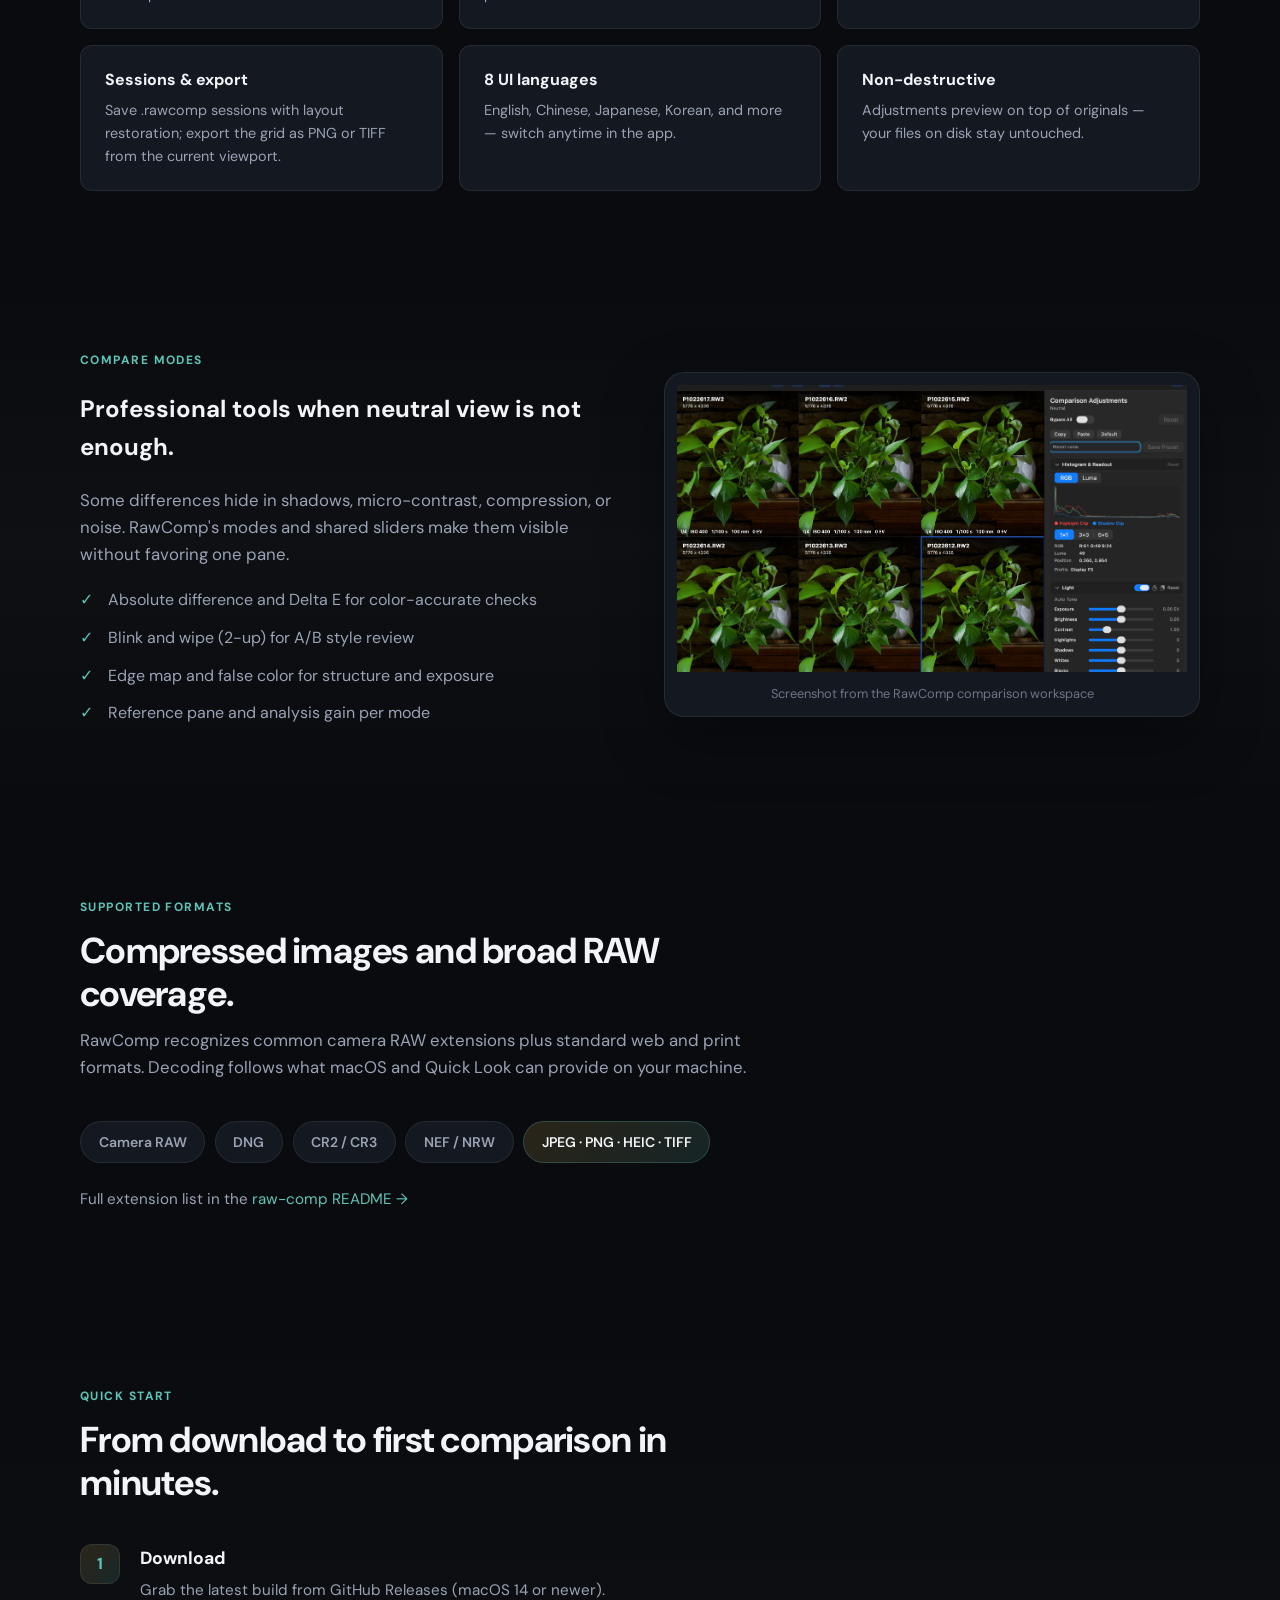
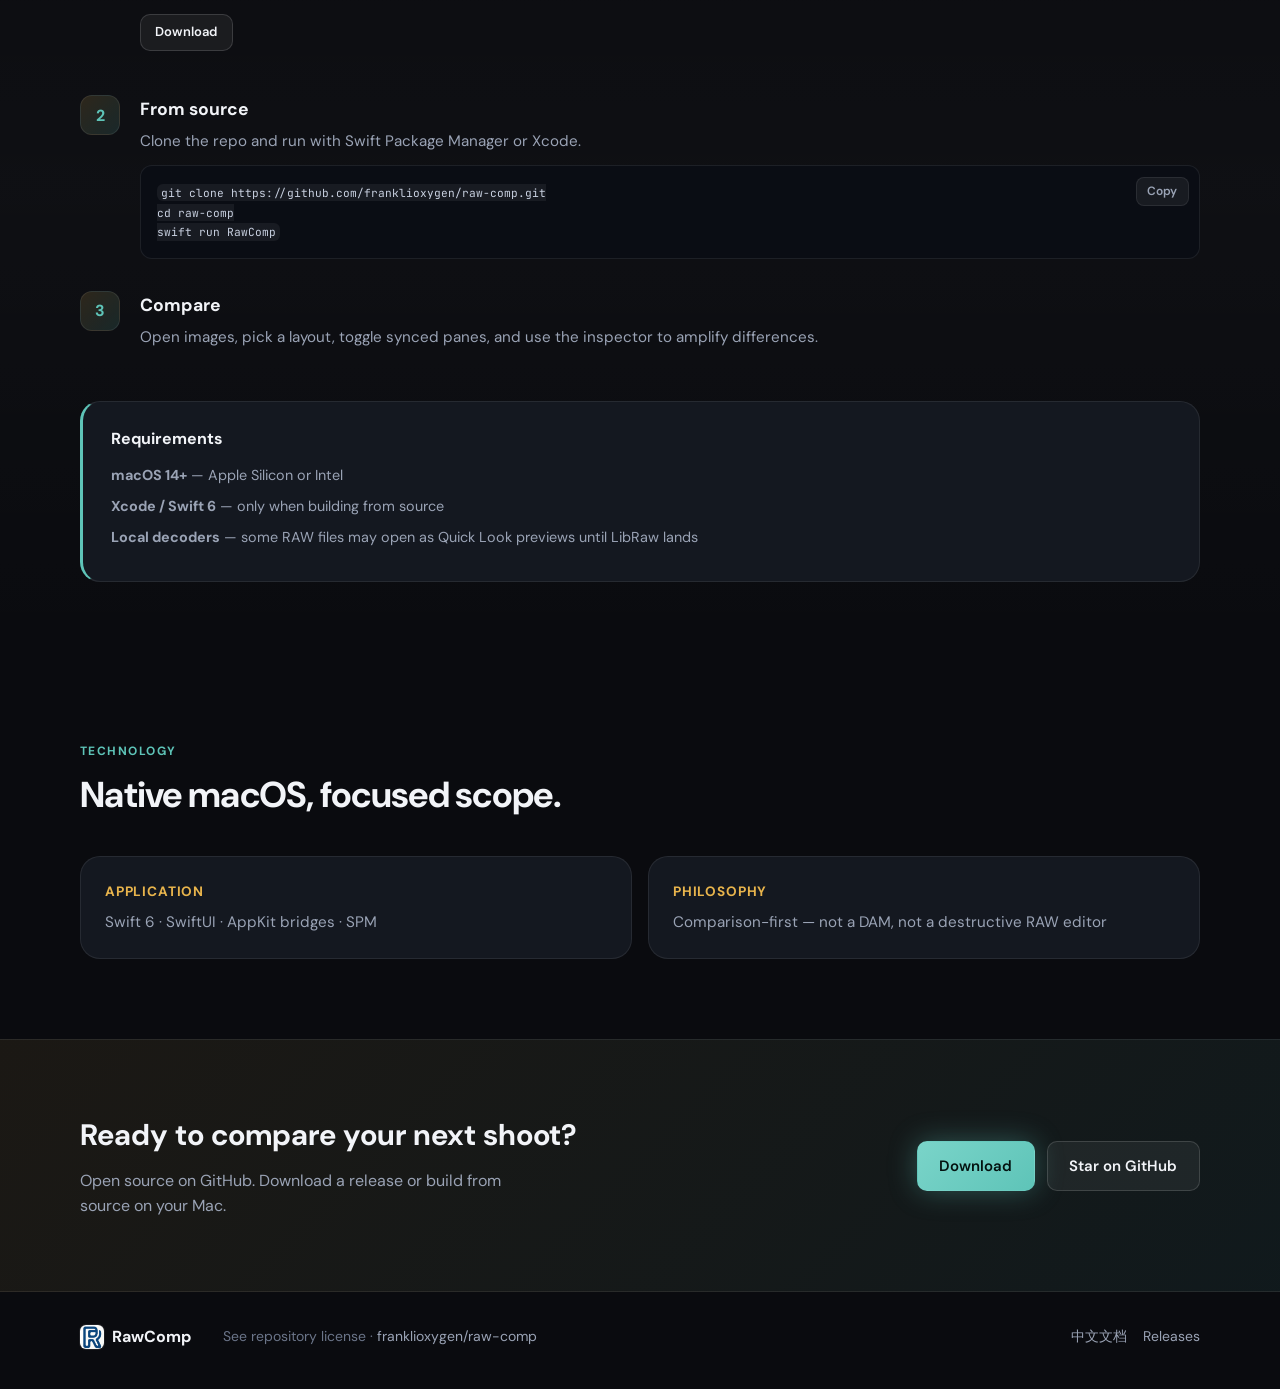
==== commit 1c2d0c68: "Update RawComp landing page icon from README" ====
--- a/raw-comp/index.html
+++ b/raw-comp/index.html
@@ -8,7 +8,7 @@
   <base href="/raw-comp/" />
   <title>RawComp — macOS multi-image comparison</title>
 
-  <link rel="icon" href="assets/favicon.svg" type="image/svg+xml" />
+  <link rel="icon" href="assets/app-icon.png" type="image/png" />
   <link rel="preconnect" href="https://fonts.googleapis.com" />
   <link rel="preconnect" href="https://fonts.gstatic.com" crossorigin />
   <link href="https://fonts.googleapis.com/css2?family=DM+Sans:ital,opsz,wght@0,9..40,400;0,9..40,500;0,9..40,600;0,9..40,700;1,9..40,400&family=JetBrains+Mono:wght@400;500&display=swap" rel="stylesheet" />
@@ -29,7 +29,7 @@
   <header class="site-header" id="top">
     <div class="container header-inner">
       <a class="brand" href="#top" data-i18n-attr="aria-label:a11y.brand">
-        <img src="assets/favicon.svg" alt="" width="32" height="32" class="brand-icon" />
+        <img src="assets/app-icon.png" alt="" width="32" height="32" class="brand-icon" />
         <span class="brand-name">RawComp</span>
       </a>
       <nav class="nav" aria-label="Primary" data-i18n-attr="aria-label:a11y.nav">
@@ -275,7 +275,7 @@
   <footer class="site-footer">
     <div class="container footer-inner">
       <div class="footer-brand">
-        <img src="assets/favicon.svg" alt="" width="24" height="24" />
+        <img src="assets/app-icon.png" alt="" width="24" height="24" class="brand-icon" />
         <span>RawComp</span>
       </div>
       <p class="footer-meta"><span data-i18n="footer.license">See repository license · </span><a href="https://github.com/franklioxygen/raw-comp">franklioxygen/raw-comp</a></p>
